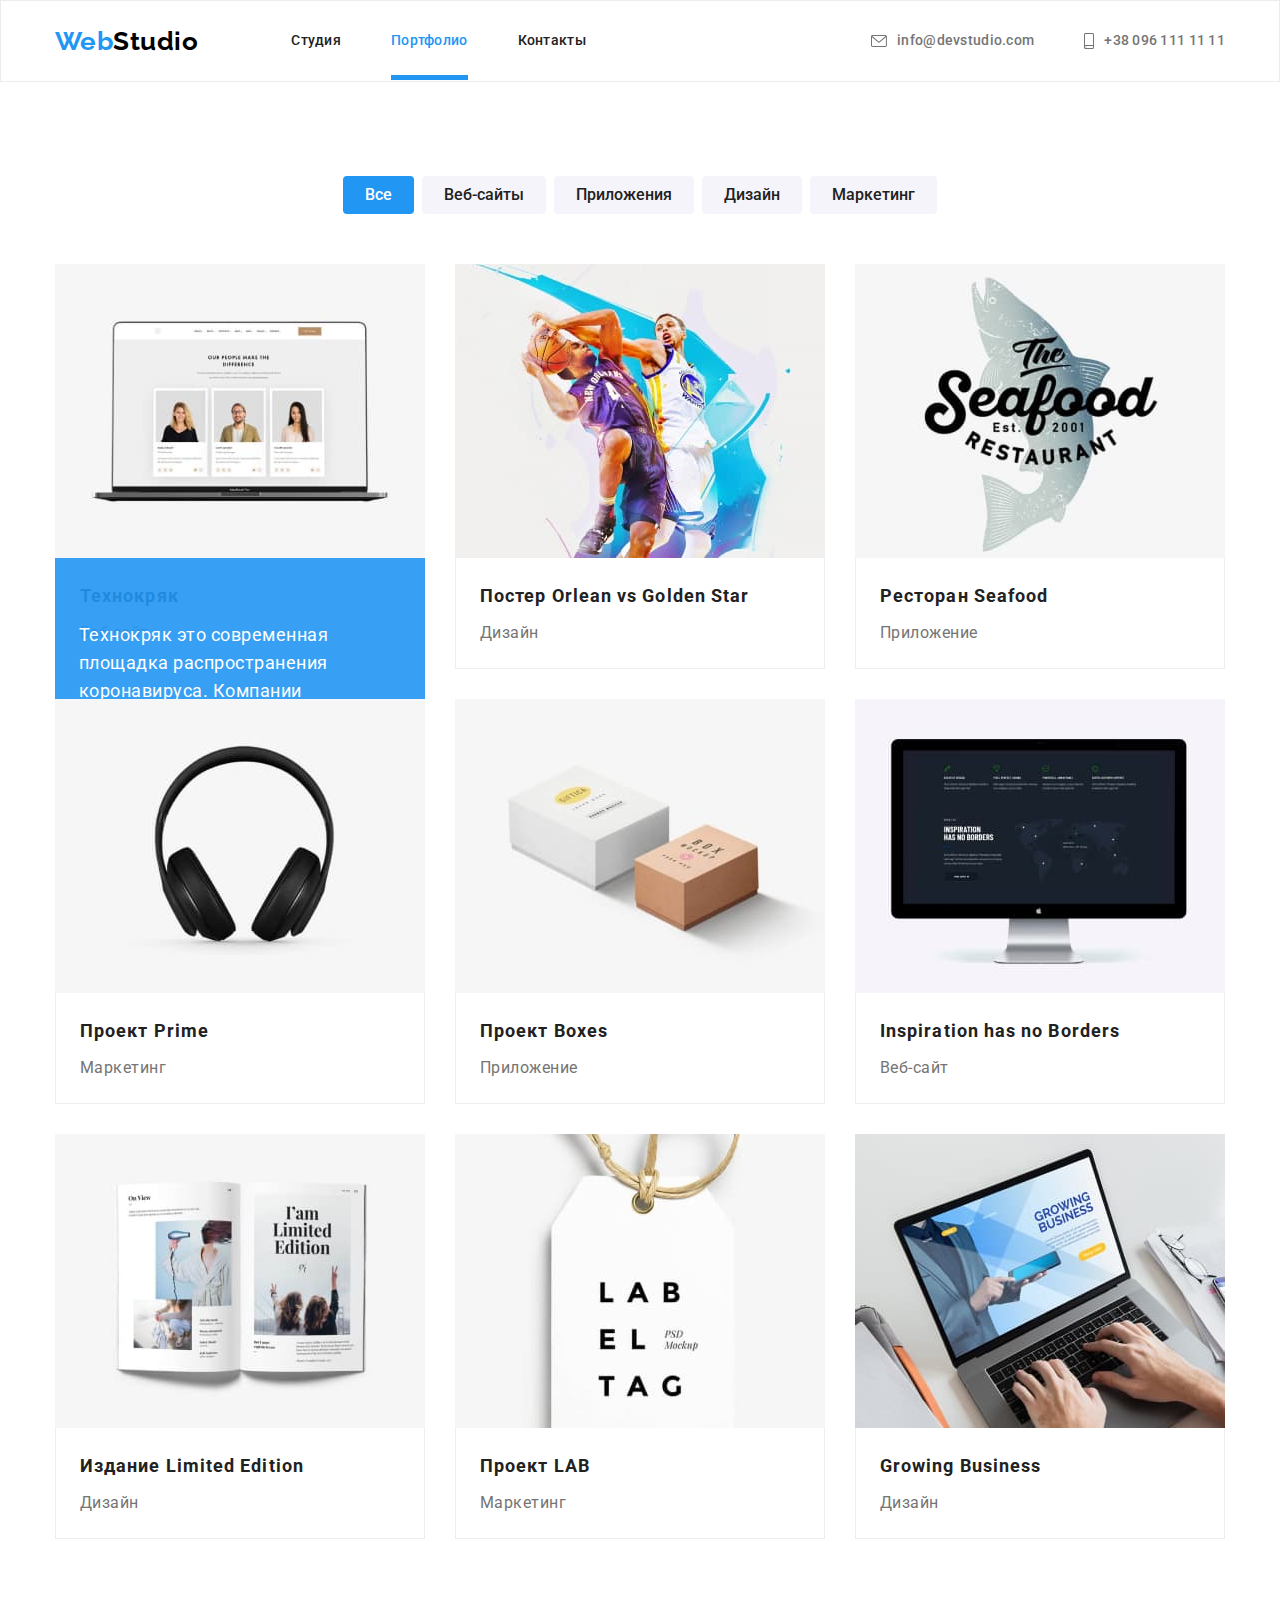
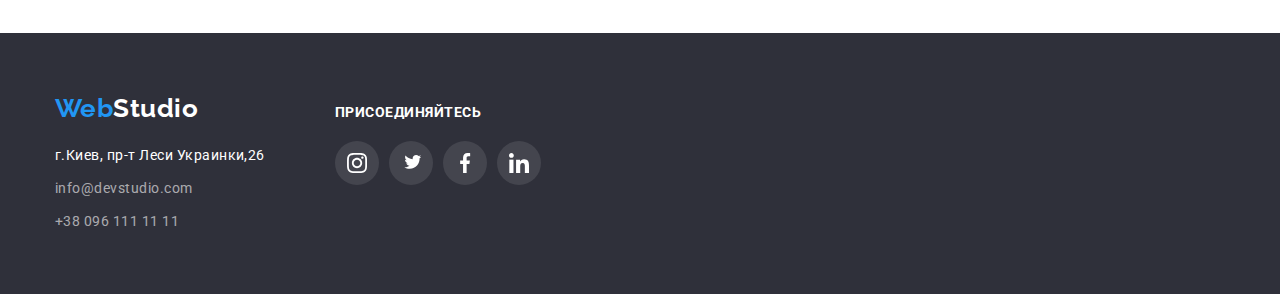
==== portfolio.html @ 9ed37976 "портфолио" ====
<!DOCTYPE html>
<html lang="ru">

<head>
    <meta charset="UTF-8">
    <meta http-equiv="X-UA-Compatible" content="IE=edge">
    <meta name="viewport" content="width=device-width, initial-scale=1.0">
    <title>Portfolio</title>
    <link href="https://fonts.googleapis.com/css2?family=Raleway:wght@700&family=Roboto:wght@400;500;700;900&display=swap"
    rel="stylesheet">
    <link rel="stylesheet" href="https://cdnjs.cloudflare.com/ajax/libs/modern-normalize/1.0.0/modern-normalize.min.css" />
    <link rel="stylesheet" href="./css/style.css">
</head>

<body>
    <!-- Шапка страницы -->
    <header class="header">
        <div class="container header-container">
            <nav class="navigation">
                <a class="logo" href="/">Web<span class="header-logo">Studio</span></a>
                <ul class="nav-list list">
                    <li class="navigation-link"><a class="nav-link" href="./index.html">Студия</a></li>
                    <li class="navigation-link"><a class="nav-link current" href="./portfolio.html">Портфолио</a></li>
                    <li class="navigation-link"><a class="nav-link" href="">Контакты</a></li>
                </ul>
            </nav>
            <div class="info">
                <ul class="nav-info list">
                    <li class="navigation-mail">
                        <a class="nav-mail" href="mailto:info@devstudio.com">
                            <svg class="navigation-team-svg" width="16" height="12">
                                <use href="./images/icons.svg#icon-envelope"></use>
                            </svg>
                            info@devstudio.com</a>
                    </li>
                    <li class="navigation-tel">
                        <a class="nav-tel" href="tel:+3809611111">
                            <svg class="navigation-team-svg" width="10" height="16">
                                <use href="./images/icons.svg#icon-smartphone"></use>
                            </svg>
                            +38 096 111 11 11</a>
                    </li>
                </ul>
            </div>
        </div>
    </header>
    <main>
        <section class="portfolio">
            <div class="container">
            <h1 class="visually-hidden">portfolio</h1>
            <ul class="filters-btn list">
                <li class="filters-list"><button type="button" class="filters-btn-list current">Все</button></li>
                <li class="filters-list"><button type="button" class="filters-btn-list">Веб-сайты</button></li>
                <li class="filters-list"><button type="button" class="filters-btn-list">Приложения</button></li>
                <li class="filters-list"><button type="button" class="filters-btn-list">Дизайн</button></li>
                <li class="filters-list"><button type="button" class="filters-btn-list">Маркетинг</button></li>
            </ul>
            </div>
            <div class="container">
            <h2 class="visually-hidden">projects</h2>       
            <ul class="projects-list list">
                <li class="img-projects">
                    <div class="portfolio-overlay">
                    <a href="" class="portfolio-link">
                    <img class="portfolio-img" src="./images/nout.jpg" alt="ноутбук" width="370">
                    </div>
                    <div class="text-overlay">
                        <p class="paragraph-overlay">Технокряк это современная площадка распространения коронавируса. Компании используют эту платформу для цифрового
                        шпионажа и атак на защищённые сервера конкурентов.</p>
                    </div>
                    <div class="carts">
                    <h3 class="projects-title">Технокряк</h3>
                    <p class="projects-paragraph">Веб-сайт</p>
                    </div>
                    </a>
                </li>
                <li class="img-projects">
                    <a href="" class="portfolio-link">
                    <img class="portfolio-img" src="./images/twobasket.jpg" alt="два баскетболиста" width="370">
                    <div class="carts">
                    <h3 class="projects-title">Постер <span lang="en"> Orlean vs Golden Star</span></h3>
                    <p class="projects-paragraph">Дизайн</p>
                    </div>
                    </a>
                </li>
                <li class="img-projects">
                    <a href="" class="portfolio-link">
                    <img class="portfolio-img" src="./images/logorest.jpg" alt="логотип рестарана" width="370">
                    <div class="carts">
                    <h3 class="projects-title">Ресторан <span lang="en">Seafood</span></h3>
                    <p class="projects-paragraph">Приложение</p>
                    </div>
                    </a>
                </li>
                <li class="img-projects">
                    <a href="" class="portfolio-link">
                    <img class="portfolio-img" src="./images/headphones.jpg" alt="наушники" width="370">
                    <div class="carts">
                    <h3 class="projects-title">Проект <span lang="en">Prime</span></h3>
                    <p class="projects-paragraph">Маркетинг</p>
                    </div>
                    </a>
                </li>
                <li class="img-projects">
                    <a href="" class="portfolio-link">
                    <img class="portfolio-img" src="./images/box.jpg" alt="две коробочки" width="370">
                    <div class="carts">
                    <h3 class="projects-title">Проект <span lang="en">Boxes</span></h3>
                    <p class="projects-paragraph">Приложение</p>
                    </div>
                    </a>
                </li>
                <li class="img-projects">
                    <a href="" class="portfolio-link">
                    <img class="portfolio-img" src="./images/monitor.jpg" alt="монитор" width="370">
                    <div class="carts">
                    <h3 class="projects-title" lang="en">Inspiration has no Borders</h3>
                    <p class="projects-paragraph">Веб-сайт</p>
                    </div>
                    </a>
                </li>
                <li class="img-projects">
                    <a href="" class="portfolio-link">
                    <img class="portfolio-img" src="./images/magazine.jpg" alt="открытый журнал" width="370">
                    <div class="carts">
                    <h3 class="projects-title">Издание <span lang="en">Limited Edition</span></h3>
                    <p class="projects-paragraph">Дизайн</p>
                    </div>
                    </a>
                </li>
                <li class="img-projects">
                    <a href="" class="portfolio-link">
                    <img class="portfolio-img" src="./images/lab.jpg" alt="лэйба" width="370">
                    <div class="carts">
                    <h3 class="projects-title">Проект <span lang="en">LAB</span></h3>
                    <p class="projects-paragraph">Маркетинг</p>
                    </div>
                    </a>
                </li>
                <li class="img-projects">
                    <a href="" class="portfolio-link">
                    <img class="portfolio-img" src="./images/nouthand.jpg" alt="парень печатает на ноутбуке" width="370">
                    <div class="carts">
                    <h3 class="projects-title" lang="en">Growing Business</h3>
                    <p class="projects-paragraph">Дизайн</p>
                    </div>
                    </a>
                </li>
            </ul>
            </div>
        </section>
    </main>
    <!--Подвал страницы-->
    <footer class="footer">
        <div class="container social-info">
            <div class="footer-info">
                <a class="footer-logo" href="/">Web<span class="logotip">Studio</span></a>
                <address class="footer-address">
                    <ul class="footer-list list">
                        <li>г.Киев, пр-т Леси Украинки,26</li>
                        <li class="footer-link"><a href="mailto:info@devstudio.com"
                                class="footer-mail">info@devstudio.com</a></li>
                        <li class="footer-link"><a href="tel:+3809611111" class="footer-tel">+38 096 111 11 11</a></li>
                    </ul>
                </address>
            </div>
            <div class="footer-social">
                <p class="footer-paragraph">присоединяйтесь</p>
                <ul class="footer-social-list list">
                    <li class="footer-social-item">
                        <a href="" class="footer-social-link">
                            <svg class="footer-social-svg" width="20" height="20">
                                <use href="./images/icons.svg#icon-instagram"></use>
                            </svg>
                        </a>
                    </li>
                    <li class="footer-social-item">
                        <a href="" class="footer-social-link">
                            <svg class="footer-social-svg" width="20" height="20">
                                <use href="./images/icons.svg#icon-twitter"></use>
                            </svg>
                        </a>
                    </li>
                    <li class="footer-social-item">
                        <a href="" class="footer-social-link">
                            <svg class="footer-social-svg" width="20" height="20">
                                <use href="./images/icons.svg#icon-facebook"></use>
                            </svg>
                        </a>
                    </li>
                    <li class="footer-social-item">
                        <a href="" class="footer-social-link">
                            <svg class="footer-social-svg" width="20" height="20">
                                <use href="./images/icons.svg#icon-linkedin"></use>
                            </svg>
                        </a>
                    </li>
                </ul>
            </div>
        </div>
    </footer>
</body>
</html>
---- css/style.css ----
:root {
  --primary-text-color: #212121;
  --white-color: #ffffff;
  --accent-color: #2196f3;
  --paragraph-color: #757575;
  --additional-color: rgba(255, 255, 255, 0.6);
  --black-color: black;
  --bg-color: #2f303a;
  --bg-secondary: #f5f4fa;
}

/* общие настройки */

html {
  box-sizing: inherit;
}

*,
*::before,
*::after {
  box-sizing: border-box;
}

body {
  margin: 0;
  background-color: var(--white-color);
  color: var(--primary-text-color);

  font-family: "Roboto", sans-serif;
  letter-spacing: 0.03em;
}

.list {
  padding: 0;
  margin: 0;
  list-style: none;
}

h1,
h2,
h3,
h4,
h5,
h6,
p,
ul {
  margin-top: 0;
  margin-bottom: 0;
}

a {
  text-decoration: none;
}

.visually-hidden {
  position: absolute;
  white-space: nowrap;
  width: 1px;
  height: 1px;
  overflow: hidden;
  border: 0;
  padding: 0;
  clip: rect(0 0 0 0);
  clip-path: inset(50%);
  margin: -1px;
}

/* шапка */

.container {
  width: 1200px;
  padding-left: 15px;
  padding-right: 15px;
  margin-left: auto;
  margin-right: auto;
}

.header {
  border: 1px solid #ececec;
}

.header-container {
  display: flex;
  align-items: center;
}

.navigation {
  display: flex;
  align-items: center;
}

.nav-list {
  display: flex;
}

.nav-link {
  position: relative;
  padding: 32px 0;
}

.nav-link.current::after {
  content: "";
  position: absolute;
  left: 0;
  bottom: 0;

  display: block;
  width: 100%;
  height: 5px;
  background-color: var(--accent-color);
}

.nav-info {
  display: flex;
  margin-left: auto;
}

.nav-mail,
.nav-tel {
  display: flex;
  padding: 32px 0;
}

.logo {
  display: flex;
  padding: 24px 0;
  margin-right: 93px;
  color: var(--accent-color);
  font-family: "Raleway", sans-serif;
  font-weight: 700;
  font-size: 26px;
  line-height: 1.19;
}

.header-logo {
  color: var(--black-color);
}

.navigation-link + .navigation-link {
  margin-left: 50px;
}

.navigation-tel {
  margin-left: 50px;
}

.nav-mail,
.nav-tel {
  align-items: center;
}

/* навигация */

.nav-link {
  color: var(--primary-text-color);
}

.nav-link.current {
  color: var(--accent-color);
}

.info {
  display: flex;
  margin-left: auto;
}

.nav-mail,
.nav-tel {
  color: var(--paragraph-color);
}

.nav-mail:hover,
.nav-tel:hover,
.nav-link:hover,
.nav-mail:focus,
.nav-tel:focus,
.nav-link:focus {
  color: var(--accent-color);
}

.nav-list,
.nav-info {
  font-weight: 500;
  font-size: 14px;
  line-height: 1.14;
  letter-spacing: 0.02em;
}

.navigation-team-svg {
  margin-right: 10px;
  fill: currentColor;
}

/* hero */

.hero {
  padding-top: 200px;
  padding-bottom: 200px;

  max-width: 1600px;
  height: 600px;
  margin-left: auto;
  margin-right: auto;
  background-color: #c4c4c4;
  background-image: linear-gradient(
      rgba(47, 48, 58, 0.4),
      rgba(47, 48, 58, 0.4)
    ),
    url(../images/overlay.jpg);
  background-repeat: no-repeat;
  background-position: center;
  background-size: cover;
  color: var(--white-color);
  text-align: center;
}

.hero-title {
  margin-bottom: 30px;

  font-weight: 900;
  font-size: 44px;
  line-height: 1.36;
  text-transform: uppercase;
  letter-spacing: 0.06em;
}

/*section */

.section-tasks,
.section-team {
  padding-top: 94px;
  padding-bottom: 94px;
}

.section-work {
  padding-bottom: 94px;
}

.work-img {
  max-width: 100%;
  height: auto;
}

.work-block {
  display: flex;
  position: relative;
  justify-content: center;
}

.work-block::before {
  display: flex;
  position: absolute;
  content: "";
  left: 0;
  bottom: 0;
  width: 370px;
  height: 70px;
  background: rgba(47, 48, 58, 0.8);
}

.work-paragraph {
  display: flex;
  position: absolute;

  color: var(--white-color);
  font-weight: 700;
  font-size: 14px;
  line-height: 1.14;
  text-transform: uppercase;
  padding-top: 251px;
}

.tasks-list {
  display: flex;
  margin-left: -30px;
}

.task-text {
  flex-basis: calc(100% / 4 - 30px);
  margin-left: 30px;
}

.task-text::before {
  display: flex;
  margin-bottom: 30px;
  content: "";
  width: 270px;
  height: 120px;
  background: #f5f4fa;
  border-radius: 4px;
  background-repeat: no-repeat;
  background-position: center;
}

.icon-antenna::before {
  background-image: url(../images/antenna.svg);
}

.icon-clock::before {
  background-image: url(../images/clock.svg);
}

.icon-diagram::before {
  background-image: url(../images/diagram.svg);
}

.icon-astronaut::before {
  background-image: url(../images/astronaut.svg);
}

.tasks-title {
  margin-bottom: 10px;

  font-weight: 700;
  font-size: 14px;
  line-height: 1.14;
  text-transform: uppercase;
}

.work-list {
  display: flex;
  margin-left: -30px;
}

.work-photo {
  flex-basis: calc(100% / 3 - 30px);
  margin-left: 30px;
}

.work-title,
.team-title {
  margin-bottom: 50px;
}

.work-title,
.team-title {
  font-weight: 700;
  font-size: 36px;
  line-height: 1.17;
  text-align: center;
}

.tasks-paragraph,
.team-paragraph {
  color: var(--paragraph-color);
}

.team-list {
  display: flex;
  margin-left: -30px;
}

.section-team {
  background-color: var(--bg-secondary);
}

.img-team-title {
  display: block;
  max-width: 100%;
  height: auto;
}

.section-title-team {
  margin-bottom: 10px;
}

.container-team {
  padding: 30px 32px;
}

.team-photo {
  flex-basis: calc(100% / 4 - 30px);
  margin-left: 30px;

  text-align: center;
  border-radius: 0px 0px 4px 4px;
  box-shadow: 0px 1px 3px rgba(0, 0, 0, 0.12), 0px 1px 1px rgba(0, 0, 0, 0.14),
    0px 2px 1px rgba(0, 0, 0, 0.2);
  background: var(--white-color);
}

.section-title-team {
  font-weight: 500;
  font-size: 16px;
  line-height: 1.19;
}

.team-paragraph {
  margin-bottom: 16px;

  font-weight: 400;
  font-size: 16px;
  line-height: 1.19;
}

.social-team-list {
  display: flex;
  justify-content: center;
}

.social-team-link {
  width: 44px;
  height: 44px;
  border-radius: 50%;
  display: flex;
  align-items: center;
  justify-content: center;
  color: var(--white-color);
}

.social-team-svg,
.footer-social-svg {
  fill: #afb1b8;
}

.social-team-link:hover,
.social-team-link:focus {
  background-color: var(--accent-color);
  color: var(--white-color);
}

.social-team-link:hover .social-team-svg {
  fill: currentColor;
}
.social-team-item + .social-team-item {
  margin-left: 10px;
}

.clients {
  padding-top: 94px;
  padding-bottom: 94px;
}

.clients-title {
  margin-bottom: 50px;

  font-size: 36px;
  line-height: 1.17;
  text-align: center;
  color: var(--primary-text-color);
}

.clients-list {
  display: flex;
  margin-left: -30px;
}

.clients-link {
  display: flex;
  justify-content: center;
  align-items: center;
  flex-basis: calc(100% / 6 - 30px);
  margin-left: 30px;

  width: 170px;
  height: 92px;
  background-color: var(--white-color);
  color: #afb1b8;
  border: 1px solid #afb1b8;
  border-radius: 4px;
}

.clients-link-svg {
  fill: currentColor;
}

.clients-link:hover,
.clients-link:focus {
  color: var(--accent-color);
  border-color: var(--accent-color);
}

/*  modal  */

.backdrop {
  position: fixed;
  top: 0;
  left: 0;
  width: 100%;
  height: 100%;
  background: rgba(0, 0, 0, 0.2);
}

.backdrop.is-hidden {
  opacity: 0;
  pointer-events: none;
}

.modal {
  position: absolute;
  width: 528px;
  height: 581px;
  left: 50%;
  top: 50%;
  transform: translate(-50%, -50%);

  background: #ffffff;
  box-shadow: 0px 1px 3px rgba(0, 0, 0, 0.12), 0px 1px 1px rgba(0, 0, 0, 0.14),
    0px 2px 1px rgba(0, 0, 0, 0.2);
  border-radius: 4px;
}

.modal-close {
  position: absolute;
  width: 30px;
  height: 30px;
  left: 1026px;
  top: 229px;

  background: #ffffff;
  border: 1px solid rgba(0, 0, 0, 0.1);
}

/* footer */

.footer {
  padding-top: 60px;
  padding-bottom: 60px;

  background-color: var(--bg-color);
}

.footer-logo {
  display: flex;

  color: var(--accent-color);
  font-family: "Raleway", sans-serif;
  font-weight: 700;
  font-size: 26px;
  line-height: 1.19;
}

.footer-address {
  margin-top: 20px;
}

.footer-link {
  margin-top: 9px;
}

.tasks-paragraph,
.footer-address,
.footer-mail,
.footer-tel {
  font-style: normal;
  font-size: 14px;
  line-height: 1.71;
}

.logotip,
.footer-address {
  color: var(--white-color);
}

.footer-mail,
.footer-tel {
  color: var(--additional-color);
}

.footer-mail:hover,
.footer-tel:hover,
.footer-address:hover,
.footer-mail:focus,
.footer-tel:focus,
.footer-address:focus {
  color: var(--accent-color);
}

.footer-paragraph {
  font-weight: 700;
  font-size: 14px;
  line-height: 1.14;
  text-transform: uppercase;
  color: var(--white-color);
  margin-bottom: 20px;
}

.footer-social-link {
  width: 44px;
  height: 44px;
  border-radius: 50%;
  border: 0;
  display: flex;
  align-items: center;
  justify-content: center;
  background: rgba(255, 255, 255, 0.1);
}

.footer-info {
  margin-right: 70px;
}

.footer-social {
  display: flex;
  flex-direction: column;
}

.footer-social-list {
  display: flex;
}

.footer-social-svg {
  fill: var(--white-color);
}

.footer-social-item + .footer-social-item {
  margin-left: 10px;
}

.footer-social-link:hover,
.footer-social-link:focus {
  background-color: var(--accent-color);
}

.social-info {
  display: flex;
  align-items: baseline;
}

/*buttons */

.hero-button {
  padding: 10px 32px;

  min-width: 200px;
  height: 50px;
  background-color: var(--accent-color);
  color: var(--white-color);
  cursor: pointer;

  font-family: inherit;
  font-weight: bold;
  font-size: 16px;
  line-height: 1.88;
  text-align: center;
  letter-spacing: 0.06em;
  border-radius: 4px;
  border: 0;
}

/* portfolio */

.portfolio {
  padding-top: 94px;
  padding-bottom: 94px;
}

.projects-list {
  display: flex;
  flex-wrap: wrap;
  margin-left: -30px;
  margin-top: -30px;
}

.portfolio-link {
  display: block;
}

.portfolio-link:hover,
.portfolio-link:focus {
  box-shadow: 0px 1px 1px rgba(0, 0, 0, 0.12), 0px 4px 4px rgba(0, 0, 0, 0.06),
    1px 4px 6px rgba(0, 0, 0, 0.16);
}

.filters-btn {
  margin-bottom: 50px;
}

.img-projects {
  position: relative;
  flex-basis: calc(100% / 3 - 30px);
  margin-left: 30px;
  margin-top: 30px;
  background: var(--white-color);
}

.portfolio-img {
  display: block;
  max-width: 100%;
  height: auto;
}

.portfolio-overlay {
  position: relative;

  overflow: hidden;
}

.text-overlay {
  position: absolute;
  width: 370px;
  height: 294px;
  background: rgba(33, 150, 243, 0.9);

  transform: translateY(100%);
  transition: transform 250ms cubic-bezier(0.4, 0, 0.2, 1);
}

.img-projects:hover .text-overlay {
  transform: translateY(0);
}

.text-overlay {
  position: absolute;
  top: 0;
  left: 0;
}

.paragraph-overlay {
  padding: 63px 24px;
  font-size: 18px;
  line-height: 1.56;

  color: var(--white-color);
}

.carts {
  padding: 20px 24px;
  border: 1px solid #eeeeee;
  border-top: none;
}

/* button-portfolio */

.filters-btn {
  display: flex;
  justify-content: center;
}

.filters-list + .filters-list {
  margin-left: 8px;
}

.filters-btn-list {
  display: inline-block;
  border-radius: 4px;
  padding: 6px 22px;

  background-color: var(--bg-secondary);
  color: var(--primary-text-color);

  font-family: inherit;
  font-weight: 500;
  font-size: 16px;
  line-height: 1.62;
  text-align: center;
  border: 0;
}

.filters-btn-list:hover,
.filters-btn-list:focus {
  background-color: var(--accent-color);
  color: var(--white-color);
  box-shadow: 0px 3px 1px rgba(0, 0, 0, 0.1), 0px 1px 2px rgba(0, 0, 0, 0.08),
    0px 2px 2px rgba(0, 0, 0, 0.12);
}

.filters-btn-list.current {
  background-color: var(--accent-color);
  color: var(--white-color);
}

.projects-title {
  margin-bottom: 4px;

  color: var(--primary-text-color);

  font-weight: 700;
  font-size: 18px;
  line-height: 2;
  letter-spacing: 0.06em;
}

.projects-paragraph {
  color: var(--paragraph-color);

  font-weight: 400;
  font-size: 16px;
  line-height: 1.88;
}
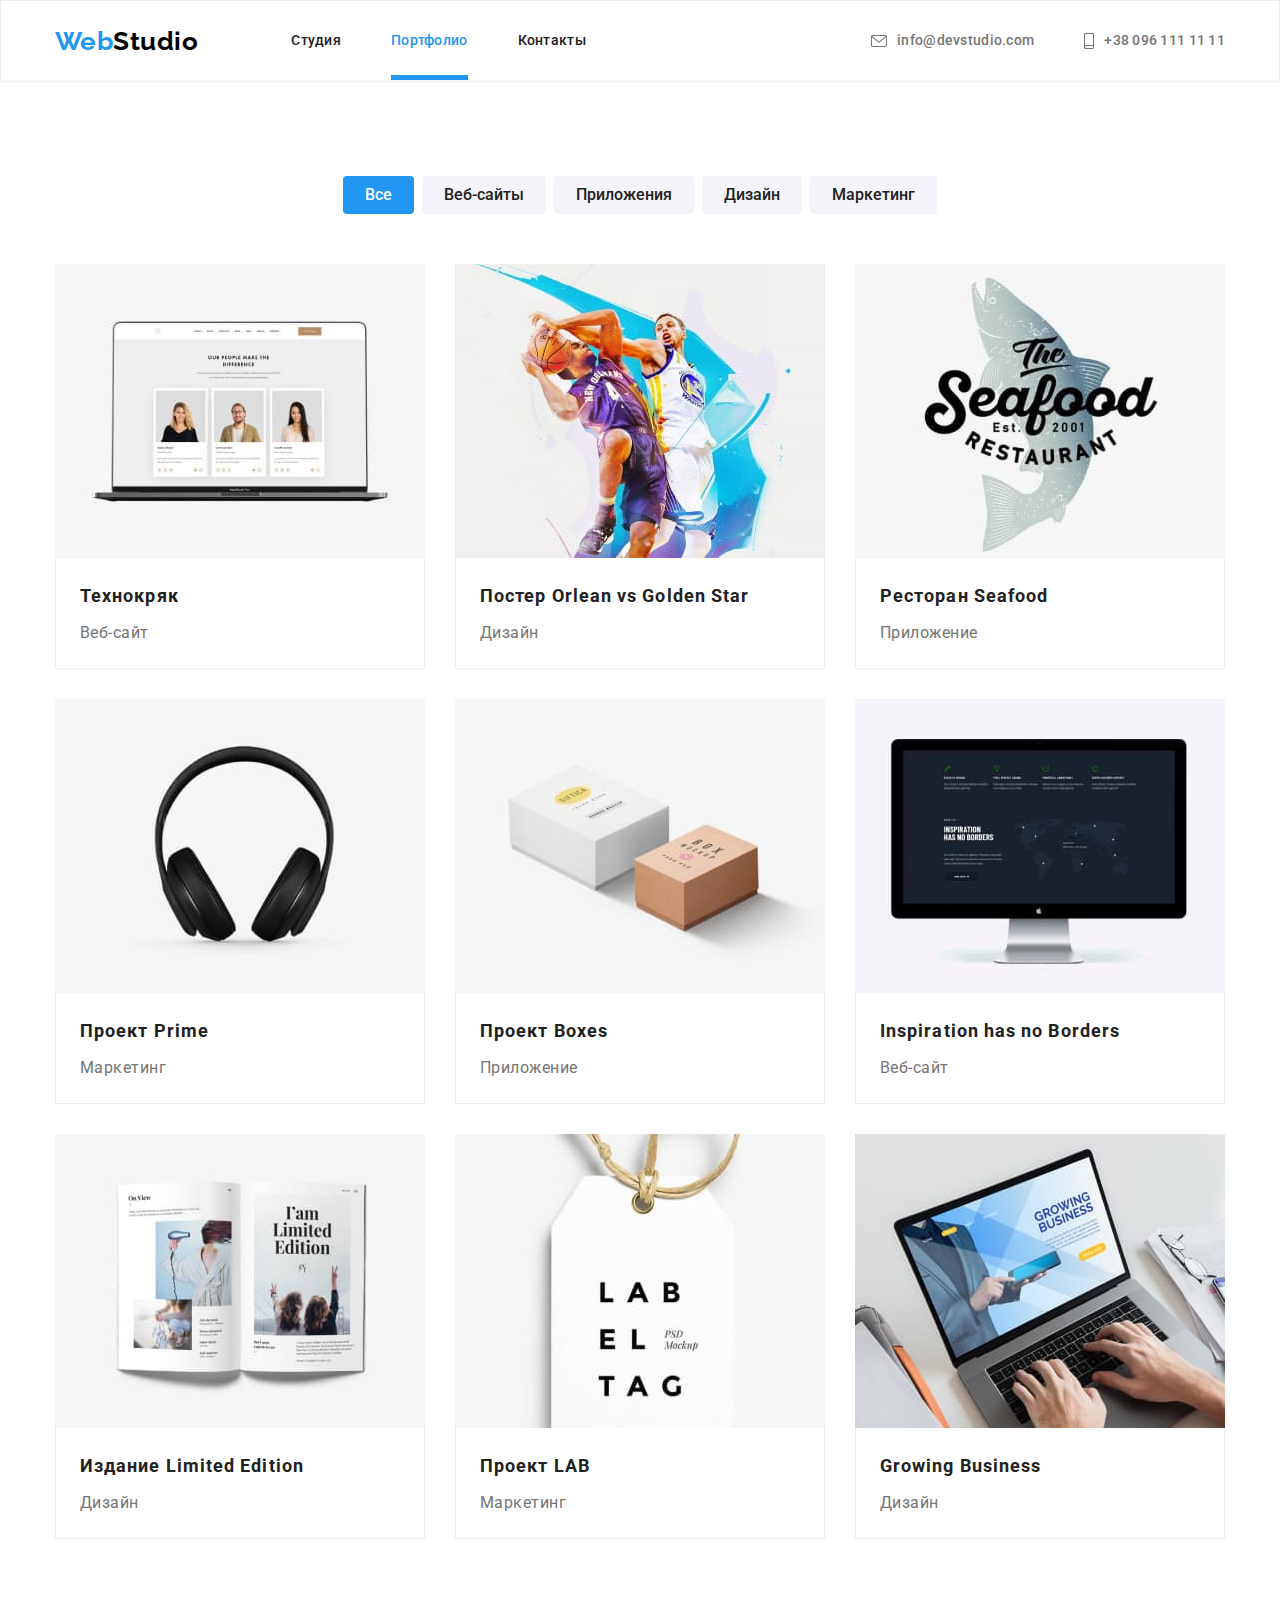
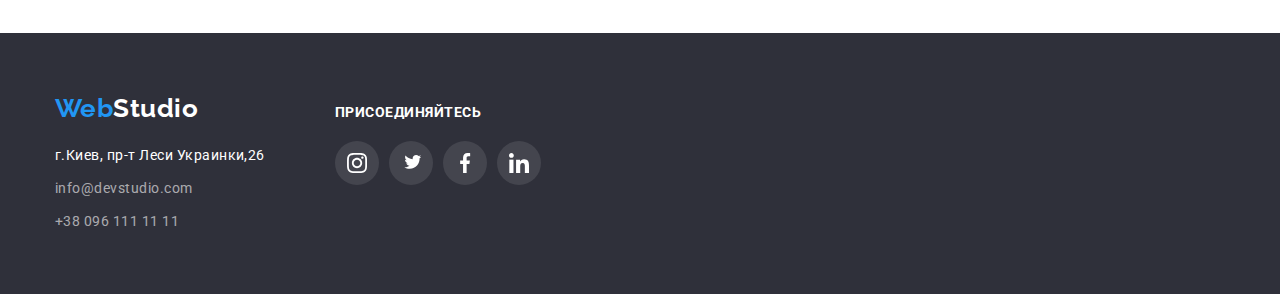
==== commit 5f89fbcf: "дз5" ====
--- a/portfolio.html
+++ b/portfolio.html
@@ -60,14 +60,12 @@
             <h2 class="visually-hidden">projects</h2>       
             <ul class="projects-list list">
                 <li class="img-projects">
-                    <div class="portfolio-overlay">
-                    <a href="" class="portfolio-link">
-                    <img class="portfolio-img" src="./images/nout.jpg" alt="ноутбук" width="370">
-                    </div>
-                    <div class="text-overlay">
+                    <a href="" class="portfolio-link">
+                    <div class="portfolio-overlay">
+                        <img class="portfolio-img" src="./images/nout.jpg" alt="ноутбук" width="370">
                         <p class="paragraph-overlay">Технокряк это современная площадка распространения коронавируса. Компании используют эту платформу для цифрового
                         шпионажа и атак на защищённые сервера конкурентов.</p>
-                    </div>
+                        </div>
                     <div class="carts">
                     <h3 class="projects-title">Технокряк</h3>
                     <p class="projects-paragraph">Веб-сайт</p>
@@ -76,7 +74,12 @@
                 </li>
                 <li class="img-projects">
                     <a href="" class="portfolio-link">
-                    <img class="portfolio-img" src="./images/twobasket.jpg" alt="два баскетболиста" width="370">
+                    <div class="portfolio-overlay">
+                        <img class="portfolio-img" src="./images/twobasket.jpg" alt="два баскетболиста" width="370">
+                        <p class="paragraph-overlay">Технокряк это современная площадка распространения коронавируса. Компании используют эту
+                            платформу для цифрового
+                            шпионажа и атак на защищённые сервера конкурентов.</p>
+                        </div>
                     <div class="carts">
                     <h3 class="projects-title">Постер <span lang="en"> Orlean vs Golden Star</span></h3>
                     <p class="projects-paragraph">Дизайн</p>
@@ -85,7 +88,12 @@
                 </li>
                 <li class="img-projects">
                     <a href="" class="portfolio-link">
-                    <img class="portfolio-img" src="./images/logorest.jpg" alt="логотип рестарана" width="370">
+                    <div class="portfolio-overlay">
+                        <img class="portfolio-img" src="./images/logorest.jpg" alt="логотип рестарана" width="370">
+                        <p class="paragraph-overlay">Технокряк это современная площадка распространения коронавируса. Компании используют эту
+                            платформу для цифрового
+                            шпионажа и атак на защищённые сервера конкурентов.</p>
+                    </div>
                     <div class="carts">
                     <h3 class="projects-title">Ресторан <span lang="en">Seafood</span></h3>
                     <p class="projects-paragraph">Приложение</p>
@@ -94,7 +102,12 @@
                 </li>
                 <li class="img-projects">
                     <a href="" class="portfolio-link">
+                    <div class="portfolio-overlay">
                     <img class="portfolio-img" src="./images/headphones.jpg" alt="наушники" width="370">
+                    <p class="paragraph-overlay">Технокряк это современная площадка распространения коронавируса. Компании используют эту
+                        платформу для цифрового
+                        шпионажа и атак на защищённые сервера конкурентов.</p>
+                    </div>
                     <div class="carts">
                     <h3 class="projects-title">Проект <span lang="en">Prime</span></h3>
                     <p class="projects-paragraph">Маркетинг</p>
@@ -103,7 +116,12 @@
                 </li>
                 <li class="img-projects">
                     <a href="" class="portfolio-link">
+                        <div class="portfolio-overlay">
                     <img class="portfolio-img" src="./images/box.jpg" alt="две коробочки" width="370">
+                    <p class="paragraph-overlay">Технокряк это современная площадка распространения коронавируса. Компании используют эту
+                        платформу для цифрового
+                        шпионажа и атак на защищённые сервера конкурентов.</p>
+                    </div>
                     <div class="carts">
                     <h3 class="projects-title">Проект <span lang="en">Boxes</span></h3>
                     <p class="projects-paragraph">Приложение</p>
@@ -112,7 +130,12 @@
                 </li>
                 <li class="img-projects">
                     <a href="" class="portfolio-link">
+                        <div class="portfolio-overlay">
                     <img class="portfolio-img" src="./images/monitor.jpg" alt="монитор" width="370">
+                    <p class="paragraph-overlay">Технокряк это современная площадка распространения коронавируса. Компании используют эту
+                        платформу для цифрового
+                        шпионажа и атак на защищённые сервера конкурентов.</p>
+                    </div>
                     <div class="carts">
                     <h3 class="projects-title" lang="en">Inspiration has no Borders</h3>
                     <p class="projects-paragraph">Веб-сайт</p>
@@ -121,7 +144,12 @@
                 </li>
                 <li class="img-projects">
                     <a href="" class="portfolio-link">
+                        <div class="portfolio-overlay">
                     <img class="portfolio-img" src="./images/magazine.jpg" alt="открытый журнал" width="370">
+                    <p class="paragraph-overlay">Технокряк это современная площадка распространения коронавируса. Компании используют эту
+                        платформу для цифрового
+                        шпионажа и атак на защищённые сервера конкурентов.</p>
+                    </div>
                     <div class="carts">
                     <h3 class="projects-title">Издание <span lang="en">Limited Edition</span></h3>
                     <p class="projects-paragraph">Дизайн</p>
@@ -130,7 +158,12 @@
                 </li>
                 <li class="img-projects">
                     <a href="" class="portfolio-link">
+                        <div class="portfolio-overlay">
                     <img class="portfolio-img" src="./images/lab.jpg" alt="лэйба" width="370">
+                    <p class="paragraph-overlay">Технокряк это современная площадка распространения коронавируса. Компании используют эту
+                        платформу для цифрового
+                        шпионажа и атак на защищённые сервера конкурентов.</p>
+                    </div>
                     <div class="carts">
                     <h3 class="projects-title">Проект <span lang="en">LAB</span></h3>
                     <p class="projects-paragraph">Маркетинг</p>
@@ -139,7 +172,12 @@
                 </li>
                 <li class="img-projects">
                     <a href="" class="portfolio-link">
+                        <div class="portfolio-overlay">
                     <img class="portfolio-img" src="./images/nouthand.jpg" alt="парень печатает на ноутбуке" width="370">
+                    <p class="paragraph-overlay">Технокряк это современная площадка распространения коронавируса. Компании используют эту
+                        платформу для цифрового
+                        шпионажа и атак на защищённые сервера конкурентов.</p>
+                    </div>
                     <div class="carts">
                     <h3 class="projects-title" lang="en">Growing Business</h3>
                     <p class="projects-paragraph">Дизайн</p>
--- a/css/style.css
+++ b/css/style.css
@@ -487,7 +487,12 @@
 }
 
 .modal {
+  display: block;
   position: absolute;
+
+  padding-left: 490px;
+  padding-top: 8px;
+
   width: 528px;
   height: 581px;
   left: 50%;
@@ -501,14 +506,15 @@
 }
 
 .modal-close {
+  display: block;
   position: absolute;
+
   width: 30px;
   height: 30px;
-  left: 1026px;
-  top: 229px;
-
-  background: #ffffff;
   border: 1px solid rgba(0, 0, 0, 0.1);
+  border-radius: 50%;
+
+  background-color: #ffffff;
 }
 
 /* footer */
@@ -682,36 +688,29 @@
 
 .portfolio-overlay {
   position: relative;
-
   overflow: hidden;
 }
 
-.text-overlay {
-  position: absolute;
-  width: 370px;
-  height: 294px;
-  background: rgba(33, 150, 243, 0.9);
-
-  transform: translateY(100%);
-  transition: transform 250ms cubic-bezier(0.4, 0, 0.2, 1);
-}
-
-.img-projects:hover .text-overlay {
-  transform: translateY(0);
-}
-
-.text-overlay {
+.paragraph-overlay {
   position: absolute;
   top: 0;
   left: 0;
-}
-
-.paragraph-overlay {
+  width: 100%;
+  height: 100%;
+
+  transform: translateY(100%);
+  transition: transform 250ms cubic-bezier(0.4, 0, 0.2, 1);
+
+  background-color: var(--accent-color);
   padding: 63px 24px;
   font-size: 18px;
   line-height: 1.56;
-
-  color: var(--white-color);
+  color: var(--white-color);
+}
+
+.portfolio-link:hover .paragraph-overlay,
+.portfolio-link:focus .paragraph-overlay {
+  transform: translateY(0);
 }
 
 .carts {
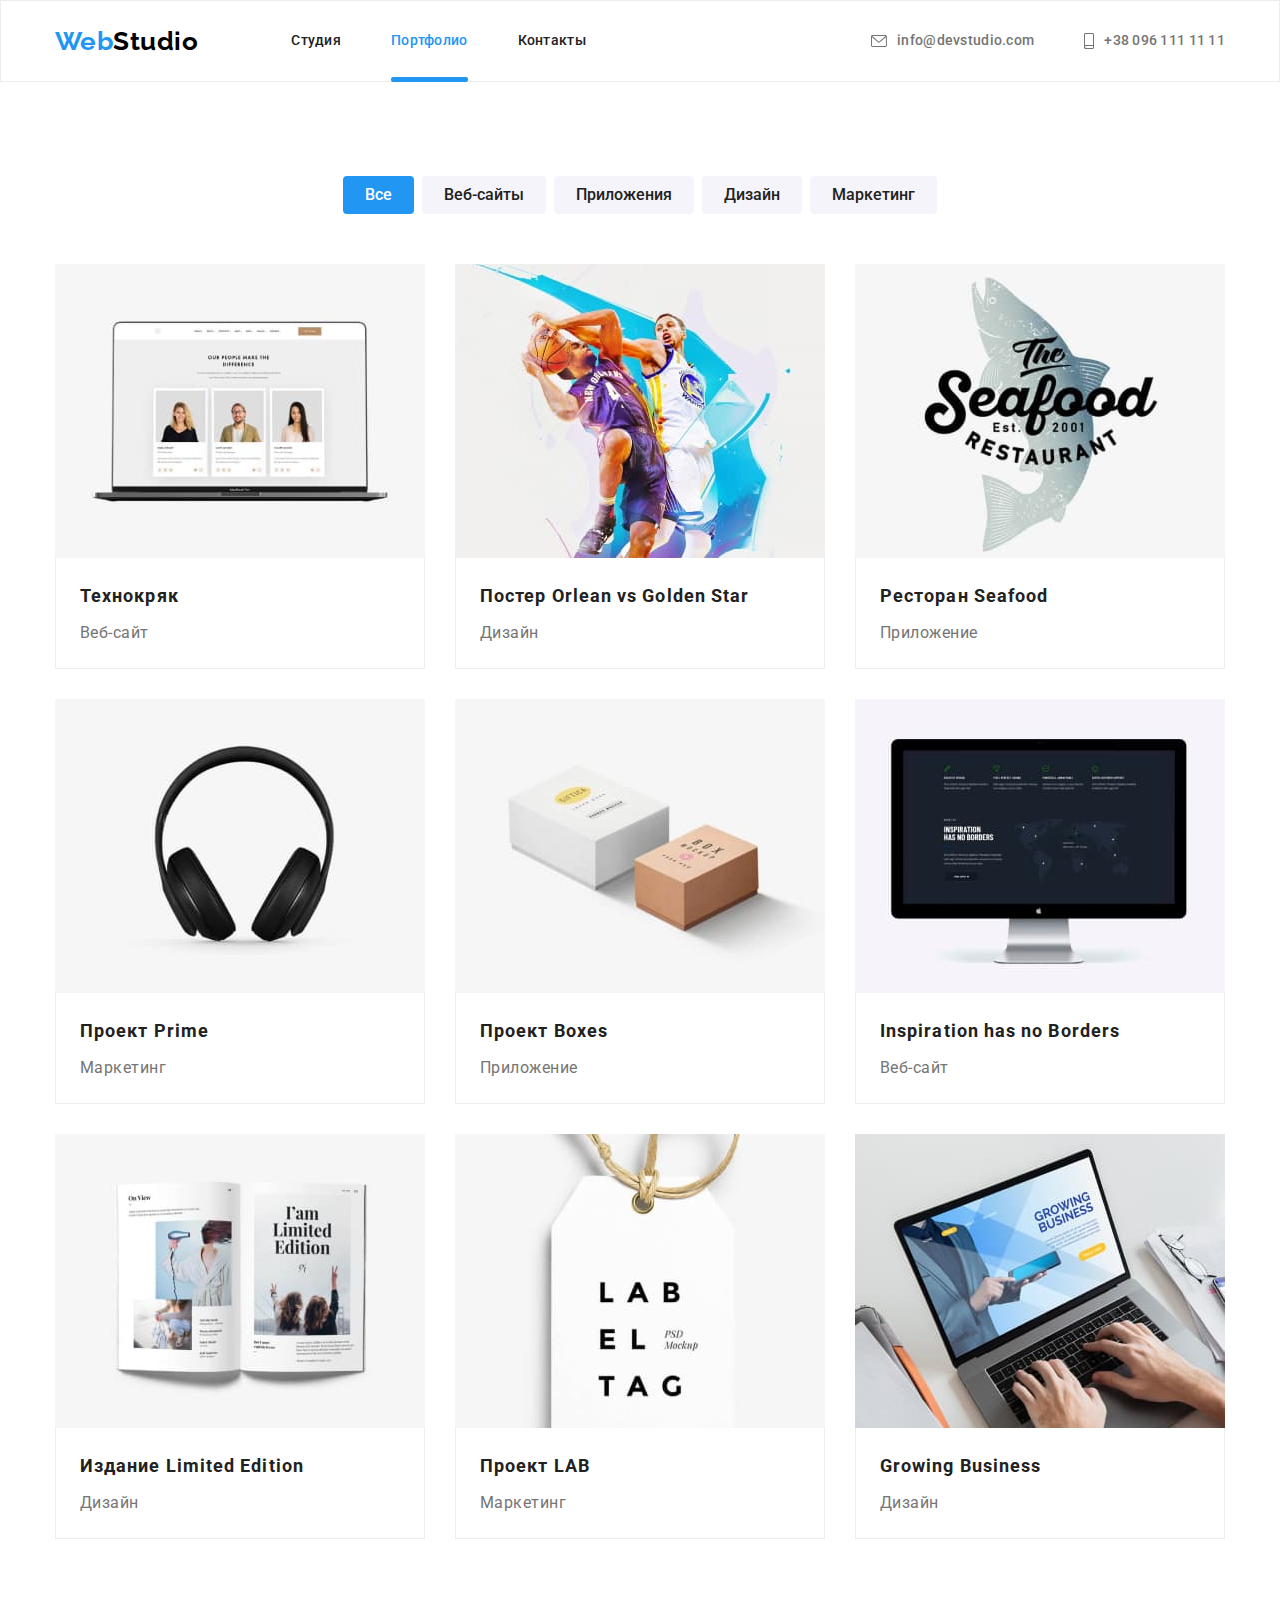
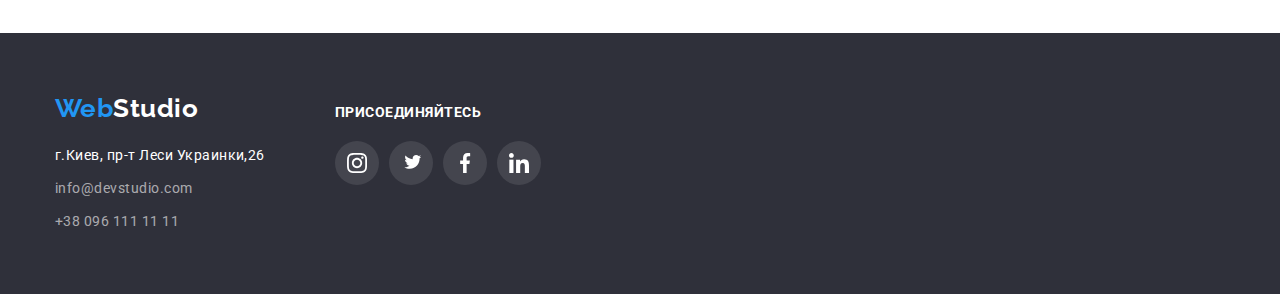
==== commit 6b896fcd: "корректировка модалки и div" ====
--- a/portfolio.html
+++ b/portfolio.html
@@ -55,8 +55,6 @@
                 <li class="filters-list"><button type="button" class="filters-btn-list">Дизайн</button></li>
                 <li class="filters-list"><button type="button" class="filters-btn-list">Маркетинг</button></li>
             </ul>
-            </div>
-            <div class="container">
             <h2 class="visually-hidden">projects</h2>       
             <ul class="projects-list list">
                 <li class="img-projects">
--- a/css/style.css
+++ b/css/style.css
@@ -102,12 +102,13 @@
   content: "";
   position: absolute;
   left: 0;
-  bottom: 0;
+  bottom: -2px;
 
   display: block;
   width: 100%;
   height: 5px;
   background-color: var(--accent-color);
+  border-radius: 2px;
 }
 
 .nav-info {
@@ -147,12 +148,14 @@
 .nav-mail,
 .nav-tel {
   align-items: center;
+  transition: color 250ms cubic-bezier(0.4, 0, 0.2, 1);
 }
 
 /* навигация */
 
 .nav-link {
   color: var(--primary-text-color);
+  transition: color 250ms cubic-bezier(0.4, 0, 0.2, 1);
 }
 
 .nav-link.current {
@@ -245,6 +248,7 @@
   display: flex;
   position: relative;
   justify-content: center;
+  align-items: flex-end;
 }
 
 .work-block::before {
@@ -267,7 +271,7 @@
   font-size: 14px;
   line-height: 1.14;
   text-transform: uppercase;
-  padding-top: 251px;
+  padding-bottom: 27px;
 }
 
 .tasks-list {
@@ -405,12 +409,16 @@
   display: flex;
   align-items: center;
   justify-content: center;
-  color: var(--white-color);
+  color: #afb1b8;
+
+  transition: background-color, color;
+  transition-duration: 250ms;
+  transition-timing-function: cubic-bezier(0.4, 0, 0.2, 1);
 }
 
 .social-team-svg,
 .footer-social-svg {
-  fill: #afb1b8;
+  fill: currentColor;
 }
 
 .social-team-link:hover,
@@ -445,19 +453,27 @@
   margin-left: -30px;
 }
 
+.clients-item {
+  flex-basis: calc(100% / 6 - 30px);
+  margin-left: 30px;
+}
+
 .clients-link {
   display: flex;
   justify-content: center;
   align-items: center;
-  flex-basis: calc(100% / 6 - 30px);
-  margin-left: 30px;
 
   width: 170px;
   height: 92px;
+
   background-color: var(--white-color);
   color: #afb1b8;
   border: 1px solid #afb1b8;
   border-radius: 4px;
+
+  transition: border-color, color;
+  transition-duration: 250ms;
+  transition-timing-function: cubic-bezier(0.4, 0, 0.2, 1);
 }
 
 .clients-link-svg {
@@ -479,11 +495,18 @@
   width: 100%;
   height: 100%;
   background: rgba(0, 0, 0, 0.2);
+
+  opacity: 1;
+  transition: opacity 250ms cubic-bezier(0.4, 0, 0.2, 1);
 }
 
 .backdrop.is-hidden {
   opacity: 0;
   pointer-events: none;
+}
+
+.backdrop.is-hidden .modal {
+  transform: translate(-50%, -50%) scale(0.9);
 }
 
 .modal {
@@ -497,7 +520,8 @@
   height: 581px;
   left: 50%;
   top: 50%;
-  transform: translate(-50%, -50%);
+  transform: translate(-50%, -50%) scale(1);
+  transition: transform 250ms cubic-bezier(0.4, 0, 0.2, 1);
 
   background: #ffffff;
   box-shadow: 0px 1px 3px rgba(0, 0, 0, 0.12), 0px 1px 1px rgba(0, 0, 0, 0.14),
@@ -515,6 +539,11 @@
   border-radius: 50%;
 
   background-color: #ffffff;
+}
+
+.modal-close-svg {
+  display: block;
+  background-position: center;
 }
 
 /* footer */
@@ -538,6 +567,10 @@
 
 .footer-address {
   margin-top: 20px;
+
+  transition: color;
+  transition-duration: 250ms;
+  transition-timing-function: cubic-bezier(0.4, 0, 0.2, 1);
 }
 
 .footer-link {
@@ -561,6 +594,10 @@
 .footer-mail,
 .footer-tel {
   color: var(--additional-color);
+
+  transition: color;
+  transition-duration: 250ms;
+  transition-timing-function: cubic-bezier(0.4, 0, 0.2, 1);
 }
 
 .footer-mail:hover,
@@ -590,6 +627,10 @@
   align-items: center;
   justify-content: center;
   background: rgba(255, 255, 255, 0.1);
+
+  transition: background-color;
+  transition-duration: 250ms;
+  transition-timing-function: cubic-bezier(0.4, 0, 0.2, 1);
 }
 
 .footer-info {
@@ -642,6 +683,10 @@
   letter-spacing: 0.06em;
   border-radius: 4px;
   border: 0;
+
+  transition: transform;
+  transition-duration: 250ms;
+  transition-timing-function: cubic-bezier(0.4, 0, 0.2, 1);
 }
 
 /* portfolio */
@@ -660,6 +705,10 @@
 
 .portfolio-link {
   display: block;
+
+  transition: box-shadow;
+  transition-duration: 250ms;
+  transition-timing-function: cubic-bezier(0.4, 0, 0.2, 1);
 }
 
 .portfolio-link:hover,
@@ -744,6 +793,10 @@
   line-height: 1.62;
   text-align: center;
   border: 0;
+
+  transition: background-color, color, box-shadow;
+  transition-duration: 250ms;
+  transition-timing-function: cubic-bezier(0.4, 0, 0.2, 1);
 }
 
 .filters-btn-list:hover,
